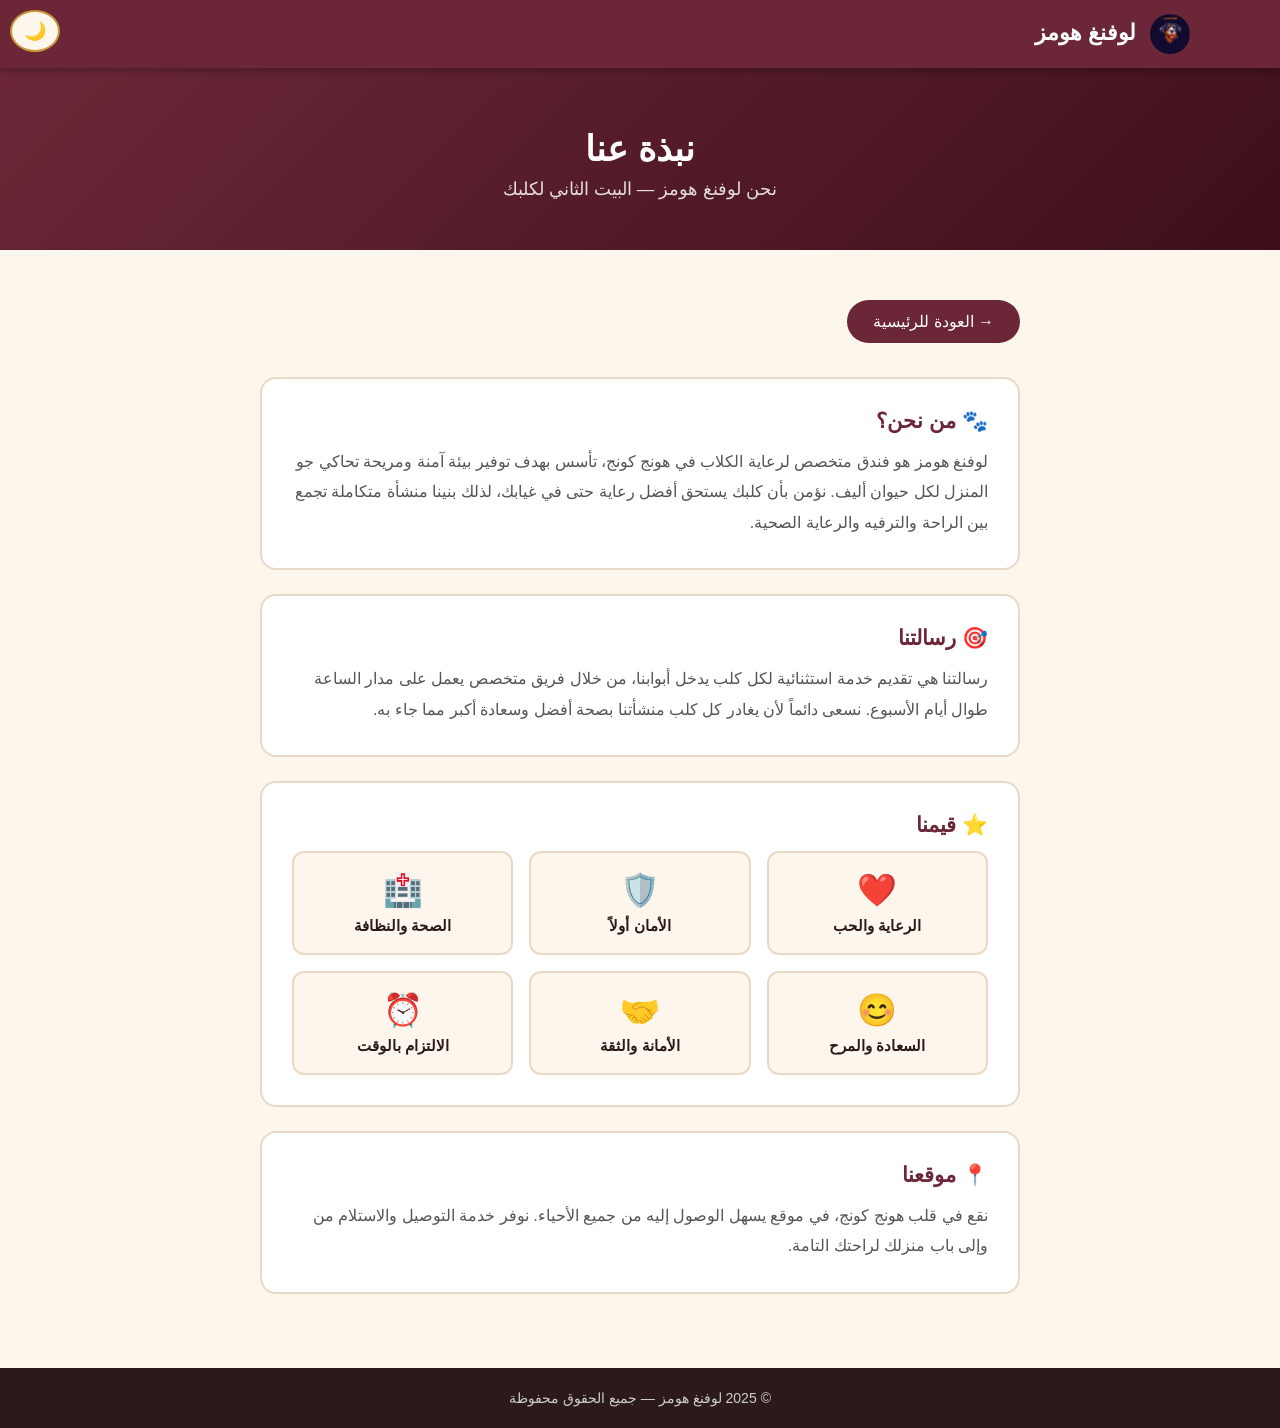
==== about.html @ 735905e5 "Add files via upload" ====
<!DOCTYPE html>
<html lang="ar" dir="rtl">
<head>
    <meta charset="UTF-8">
    <meta name="viewport" content="width=device-width, initial-scale=1.0">
    <title>لوفنغ هومز - نبذة عنا</title>
    <link rel="stylesheet" href="style.css">
</head>
<body>

    <header>
        <div class="header-container" style="justify-content:space-between;">
            <!-- زر الدارك مود -->
            <button id="dark-mode-toggle" class="dark-mode-btn" title="تبديل الوضع المظلم">🌙</button>
            <div class="logo" style="white-space:nowrap;">
                <img src="[data-uri]" alt="لوفنغ هومز"
                     style="height:40px;width:40px;object-fit:cover;border-radius:50%;margin-left:8px;vertical-align:middle;">
                لوفنغ هومز
            </div>
        </div>
    </header>

    <div class="about-hero">
        <h1>نبذة عنا</h1>
        <p>نحن لوفنغ هومز — البيت الثاني لكلبك</p>
    </div>

    <div class="about-body">
        <a href="index.html" class="back-btn">→ العودة للرئيسية</a>

        <div class="about-card">
            <h2>🐾 من نحن؟</h2>
            <p>
                لوفنغ هومز هو فندق متخصص لرعاية الكلاب في هونج كونج، تأسس بهدف توفير بيئة آمنة ومريحة
                تحاكي جو المنزل لكل حيوان أليف. نؤمن بأن كلبك يستحق أفضل رعاية حتى في غيابك،
                لذلك بنينا منشأة متكاملة تجمع بين الراحة والترفيه والرعاية الصحية.
            </p>
        </div>

        <div class="about-card">
            <h2>🎯 رسالتنا</h2>
            <p>
                رسالتنا هي تقديم خدمة استثنائية لكل كلب يدخل أبوابنا، من خلال فريق متخصص يعمل
                على مدار الساعة طوال أيام الأسبوع. نسعى دائماً لأن يغادر كل كلب منشأتنا
                بصحة أفضل وسعادة أكبر مما جاء به.
            </p>
        </div>

        <div class="about-card">
            <h2>⭐ قيمنا</h2>
            <div class="values-grid">
                <div class="value-item"><span>❤️</span> الرعاية والحب</div>
                <div class="value-item"><span>🛡️</span> الأمان أولاً</div>
                <div class="value-item"><span>🏥</span> الصحة والنظافة</div>
                <div class="value-item"><span>😊</span> السعادة والمرح</div>
                <div class="value-item"><span>🤝</span> الأمانة والثقة</div>
                <div class="value-item"><span>⏰</span> الالتزام بالوقت</div>
            </div>
        </div>

        <div class="about-card">
            <h2>📍 موقعنا</h2>
            <p>
                نقع في قلب هونج كونج، في موقع يسهل الوصول إليه من جميع الأحياء.
                نوفر خدمة التوصيل والاستلام من وإلى باب منزلك لراحتك التامة.
            </p>
        </div>
    </div>

    <footer>
        <p>© 2025 لوفنغ هومز — جميع الحقوق محفوظة</p>
    </footer>

    <script>
        const toggle = document.getElementById('dark-mode-toggle');
        const theme = localStorage.getItem('theme') || 'light';
        document.body.classList.toggle('dark', theme === 'dark');
        toggle.textContent = theme === 'dark' ? '☀️' : '🌙';

        toggle.addEventListener('click', () => {
            const isDark = document.body.classList.toggle('dark');
            localStorage.setItem('theme', isDark ? 'dark' : 'light');
            toggle.textContent = isDark ? '☀️' : '🌙';
        });
    </script>

</body>
</html>
---- style.css ----
/* ==============================
   LOVING HOMES - style.css
   ============================== */

* { margin: 0; padding: 0; box-sizing: border-box; }

:root {
    --maroon: #6B2737;
    --cream:  #FDF6EC;
    --gold:   #C9973A;
    --dark:   #2C1A1A;
}

.dark-mode-btn {
    background: var(--cream);
    border: 2px solid var(--gold);
    color: var(--maroon);
    padding: 8px 12px;
    border-radius: 50%;
    cursor: pointer;
    font-size: 18px;
    transition: all 0.3s;
    position: absolute;
    top: 10px;
    left: 10px;
    z-index: 1000;
}

.dark-mode-btn:hover {
    background: var(--gold);
    color: var(--maroon);
}

body.dark {
    --maroon: #8B3A4A;
    --cream:  #1A1A1A;
    --gold:   #D4AF37;
    --dark:   #F5F5F5;
}

body {
    font-family: 'Segoe UI', Tahoma, Arial, sans-serif;
    background: var(--cream);
    color: var(--dark);
    direction: rtl;
}

/* ---- HEADER ---- */
header {
    background: var(--maroon);
    padding: 14px 30px;
    position: sticky;
    top: 0;
    z-index: 100;
    box-shadow: 0 2px 8px rgba(0,0,0,0.3);
}
.header-container {
    max-width: 1100px;
    margin: auto;
    display: flex;
    align-items: center;
    justify-content: space-between;
}
.logo { color: #fff; font-size: 1.4rem; font-weight: bold; }
nav ul { list-style: none; display: flex; gap: 28px; }
nav a {
    color: #f0d9b5;
    text-decoration: none;
    font-size: 0.95rem;
    transition: color .2s;
}
nav a:hover, nav a.active { color: #fff; border-bottom: 2px solid var(--gold); padding-bottom: 2px; }

/* ---- HERO ---- */
.hero {
    background: linear-gradient(135deg, var(--maroon) 0%, #3d0f1a 100%);
    color: #fff;
    text-align: center;
    padding: 110px 20px 90px;
}
.hero h1 { font-size: 2.6rem; margin-bottom: 16px; }
.hero p  { font-size: 1.2rem; opacity: 0.85; margin-bottom: 30px; }

.main-btn {
    background: var(--gold);
    color: #fff;
    padding: 14px 36px;
    border-radius: 30px;
    text-decoration: none;
    font-size: 1rem;
    font-weight: bold;
    display: inline-block;
    transition: transform .2s, box-shadow .2s;
}
.main-btn:hover { transform: translateY(-2px); box-shadow: 0 6px 18px rgba(0,0,0,0.25); }

/* ---- CONTAINER & SECTION TITLE ---- */
.container { max-width: 1100px; margin: auto; padding: 60px 20px; }
.section-title {
    text-align: center;
    font-size: 2rem;
    color: var(--maroon);
    margin-bottom: 40px;
}
.section-title::after {
    content: '';
    display: block;
    width: 60px; height: 4px;
    background: var(--gold);
    margin: 10px auto 0;
    border-radius: 2px;
}

/* ---- FACILITIES GRID ---- */
.facilities-grid {
    display: grid;
    grid-template-columns: repeat(auto-fill, minmax(220px, 1fr));
    gap: 22px;
}
.facility-card {
    background: #fff;
    border: 2px solid #e8d9c6;
    border-radius: 14px;
    padding: 30px 20px;
    text-align: center;
    cursor: pointer;
    font-size: 1rem;
    font-weight: 600;
    color: var(--dark);
    text-decoration: none;
    display: block;
    transition: transform .2s, box-shadow .2s, border-color .2s;
}
.facility-card:hover {
    transform: translateY(-5px);
    box-shadow: 0 10px 28px rgba(107,39,55,0.15);
    border-color: var(--gold);
    color: var(--maroon);
}
.facility-card .card-icon { font-size: 2.2rem; margin-bottom: 12px; display: block; }

/* ---- PACKAGES ---- */
.packages-flex { display: flex; gap: 28px; justify-content: center; flex-wrap: wrap; }
.package-box {
    background: #fff;
    border: 2px solid #e8d9c6;
    border-radius: 18px;
    padding: 36px 32px;
    text-align: center;
    width: 280px;
    transition: transform .2s, box-shadow .2s;
}
.package-box:hover { transform: translateY(-4px); box-shadow: 0 10px 28px rgba(0,0,0,0.1); }
.package-box.premium { border-color: var(--gold); background: linear-gradient(135deg,#fff9f0,#fff); }
.package-box h3  { color: var(--maroon); font-size: 1.3rem; margin-bottom: 12px; }
.package-box p   { color: #666; font-size: 0.95rem; margin-bottom: 20px; line-height: 1.6; }
.price { font-size: 2rem; font-weight: bold; color: var(--gold); display: block; margin-bottom: 20px; }
.buy-btn {
    background: var(--maroon);
    color: #fff;
    border: none;
    padding: 12px 28px;
    border-radius: 25px;
    cursor: pointer;
    font-size: 0.95rem;
    font-family: inherit;
    transition: background .2s;
}
.buy-btn:hover { background: #8a3347; }

/* ---- CONTACT ---- */
.contact-section { background: #f5ece0; padding: 60px 20px; }
.contact-section h2 { text-align: center; font-size: 2rem; color: var(--maroon); margin-bottom: 36px; }
.contact-section h2::after {
    content: '';
    display: block;
    width: 60px; height: 4px;
    background: var(--gold);
    margin: 10px auto 0;
    border-radius: 2px;
}
#contact-form { max-width: 560px; margin: auto; display: flex; flex-direction: column; gap: 16px; }
#contact-form input,
#contact-form textarea {
    padding: 14px 18px;
    border: 2px solid #ddd;
    border-radius: 10px;
    font-size: 1rem;
    font-family: inherit;
    direction: rtl;
    background: #fff;
    transition: border-color .2s;
}
#contact-form input:focus,
#contact-form textarea:focus { outline: none; border-color: var(--maroon); }
.send-btn {
    background: var(--maroon);
    color: #fff;
    border: none;
    padding: 15px;
    border-radius: 30px;
    font-size: 1.05rem;
    font-weight: bold;
    cursor: pointer;
    font-family: inherit;
    transition: background .2s, transform .2s;
}
.send-btn:hover { background: #8a3347; transform: translateY(-1px); }

/* ---- SUCCESS MODAL ---- */
.modal-overlay {
    display: none;
    position: fixed;
    inset: 0;
    background: rgba(0,0,0,0.55);
    z-index: 999;
    justify-content: center;
    align-items: center;
}
.modal-overlay.show { display: flex; }
.modal-box {
    background: #fff;
    border-radius: 20px;
    padding: 50px 40px;
    text-align: center;
    max-width: 420px;
    width: 90%;
    box-shadow: 0 20px 60px rgba(0,0,0,0.3);
    animation: popIn .35s cubic-bezier(.175,.885,.32,1.275);
}
@keyframes popIn {
    from { transform: scale(0.7); opacity: 0; }
    to   { transform: scale(1);   opacity: 1; }
}
.modal-icon { font-size: 3.5rem; margin-bottom: 16px; }
.modal-box h2 { color: var(--maroon); font-size: 1.5rem; margin-bottom: 12px; }
.modal-box p  { color: #555; font-size: 1.05rem; line-height: 1.7; }
.modal-close {
    margin-top: 28px;
    background: var(--maroon);
    color: #fff;
    border: none;
    padding: 12px 32px;
    border-radius: 25px;
    cursor: pointer;
    font-size: 1rem;
    font-family: inherit;
    transition: background .2s;
}
.modal-close:hover { background: #8a3347; }

/* ---- FACILITY DETAIL ---- */
.facility-detail-hero {
    background: linear-gradient(135deg, var(--maroon), #3d0f1a);
    color: #fff;
    padding: 60px 20px 50px;
    text-align: center;
}
.facility-detail-hero h1 { font-size: 2.2rem; margin-bottom: 10px; }
.facility-detail-hero p  { font-size: 1.1rem; opacity: 0.8; }
.detail-icon { font-size: 4rem; margin-bottom: 16px; display: block; }
.detail-body { max-width: 760px; margin: auto; padding: 50px 20px; }
.detail-desc {
    background: #fff;
    border-radius: 14px;
    padding: 28px 30px;
    font-size: 1.05rem;
    line-height: 1.8;
    color: #444;
    margin-bottom: 36px;
    border: 2px solid #e8d9c6;
}
.features-title { font-size: 1.3rem; color: var(--maroon); margin-bottom: 18px; font-weight: bold; }
.features-list { list-style: none; display: grid; grid-template-columns: 1fr 1fr; gap: 14px; }
.features-list li {
    background: #fff;
    border: 2px solid #e8d9c6;
    border-radius: 12px;
    padding: 14px 18px;
    display: flex;
    align-items: center;
    gap: 10px;
    font-size: 0.98rem;
}
.back-btn {
    display: inline-flex;
    align-items: center;
    gap: 8px;
    background: var(--maroon);
    color: #fff;
    border: none;
    padding: 12px 26px;
    border-radius: 25px;
    cursor: pointer;
    font-size: 1rem;
    font-family: inherit;
    margin-bottom: 34px;
    text-decoration: none;
    transition: background .2s;
}
.back-btn:hover { background: #8a3347; }

/* ---- FOOTER ---- */
footer {
    background: var(--dark);
    color: #ccc;
    text-align: center;
    padding: 22px;
    font-size: 0.88rem;
}

/* ---- RESPONSIVE ---- */
@media (max-width: 600px) {
    .hero h1 { font-size: 1.8rem; }
    .features-list { grid-template-columns: 1fr; }
    nav ul { gap: 14px; }
}

/* ---- ABOUT PAGE ---- */
.about-hero {
    background: linear-gradient(135deg, var(--maroon), #3d0f1a);
    color: #fff;
    padding: 60px 20px 50px;
    text-align: center;
}
.about-hero h1 { font-size: 2.2rem; margin-bottom: 10px; }
.about-hero p  { font-size: 1.1rem; opacity: 0.85; }
.about-body { max-width: 800px; margin: auto; padding: 50px 20px; }
.about-card {
    background: #fff;
    border: 2px solid #e8d9c6;
    border-radius: 16px;
    padding: 30px;
    margin-bottom: 24px;
}
.about-card h2 {
    color: var(--maroon);
    font-size: 1.3rem;
    margin-bottom: 14px;
    display: flex;
    align-items: center;
    gap: 10px;
}
.about-card p { color: #555; line-height: 1.9; font-size: 1rem; }
.values-grid {
    display: grid;
    grid-template-columns: repeat(auto-fill, minmax(180px, 1fr));
    gap: 16px;
    margin-top: 10px;
}
.value-item {
    background: var(--cream);
    border: 2px solid #e8d9c6;
    border-radius: 12px;
    padding: 18px;
    text-align: center;
    font-size: 0.95rem;
    color: var(--dark);
    font-weight: 600;
}
.value-item span { font-size: 2rem; display: block; margin-bottom: 8px; }

/* ---- FACILITIES PAGE ---- */
.facilities-grid {
    display: grid;
    grid-template-columns: repeat(auto-fill, minmax(260px, 1fr));
    gap: 24px;
}
.facility-card {
    background: #fff;
    border: 2px solid #e8d9c6;
    border-radius: 16px;
    overflow: hidden;
    text-decoration: none;
    color: var(--dark);
    display: block;
    padding: 0;
    transition: transform .2s, box-shadow .2s, border-color .2s;
}
.facility-card:hover {
    transform: translateY(-6px);
    box-shadow: 0 12px 32px rgba(107,39,55,0.18);
    border-color: var(--gold);
}
.facility-card img {
    width: 100%;
    height: 190px;
    object-fit: cover;
    display: block;
}
.facility-card-body {
    padding: 16px 18px 20px;
    display: flex;
    align-items: center;
    gap: 10px;
}
.facility-card-body span { font-size: 1.5rem; }
.facility-card-body strong { font-size: 1rem; color: var(--dark); }

/* ---- FACILITY DETAIL PAGE ---- */
.detail-img {
    width: 100%;
    height: 320px;
    object-fit: cover;
    border-radius: 16px;
    margin-bottom: 28px;
    border: 3px solid #e8d9c6;
}

/* ---- PACKAGES PAGE ---- */
.packages-grid {
    display: grid;
    grid-template-columns: repeat(auto-fill, minmax(280px, 1fr));
    gap: 28px;
}
.package-badge {
    display: inline-block;
    background: var(--gold);
    color: #fff;
    font-size: 0.75rem;
    padding: 3px 12px;
    border-radius: 20px;
    margin-bottom: 16px;
    font-weight: bold;
}
.package-box.featured { border-color: var(--maroon); background: linear-gradient(135deg,#fdf0f3,#fff); }
.package-box ul {
    list-style: none;
    margin: 16px 0 24px;
    padding: 0;
    text-align: right;
}
.package-box ul li {
    padding: 6px 0;
    font-size: 0.92rem;
    color: #555;
    border-bottom: 1px solid #f0e6d8;
    display: flex;
    align-items: flex-start;
    gap: 8px;
}
.package-box ul li::before { content: "–"; color: var(--gold); font-weight: bold; flex-shrink: 0; }
.package-note {
    background: #f5ece0;
    border-radius: 12px;
    padding: 18px 22px;
    font-size: 0.95rem;
    color: #555;
    line-height: 1.8;
    margin-top: 36px;
    border-right: 4px solid var(--gold);
}
.package-note strong { color: var(--maroon); }

/* ---- HEADER NAV BUTTONS (index) ---- */
.header-nav-btns {
    position: absolute;
    left: 50%;
    transform: translateX(-50%);
    display: flex;
    gap: 12px;
    flex-wrap: wrap;
    justify-content: center;
}
header { position: relative; }
.header-nav-btn {
    background: rgba(255,255,255,0.12);
    color: #fff;
    border: 1.5px solid rgba(255,255,255,0.4);
    padding: 8px 20px;
    border-radius: 25px;
    text-decoration: none;
    font-size: 0.9rem;
    font-weight: bold;
    transition: background .25s, border-color .25s, transform .2s;
    white-space: nowrap;
}
.header-nav-btn:hover {
    background: var(--gold);
    border-color: var(--gold);
    transform: translateY(-2px);
}

/* ---- HERO LOGO ---- */
.hero-logo {
    width: 180px;
    height: 180px;
    object-fit: cover;
    border-radius: 50%;
    border: 4px solid var(--gold);
    margin-bottom: 14px;
}
.hero-title { font-size: 2.6rem; margin-bottom: 16px; }
.hero-sub   { font-size: 1.1rem; line-height: 1.8; max-width: 600px; margin: 0 auto 30px; opacity: 0.9; }
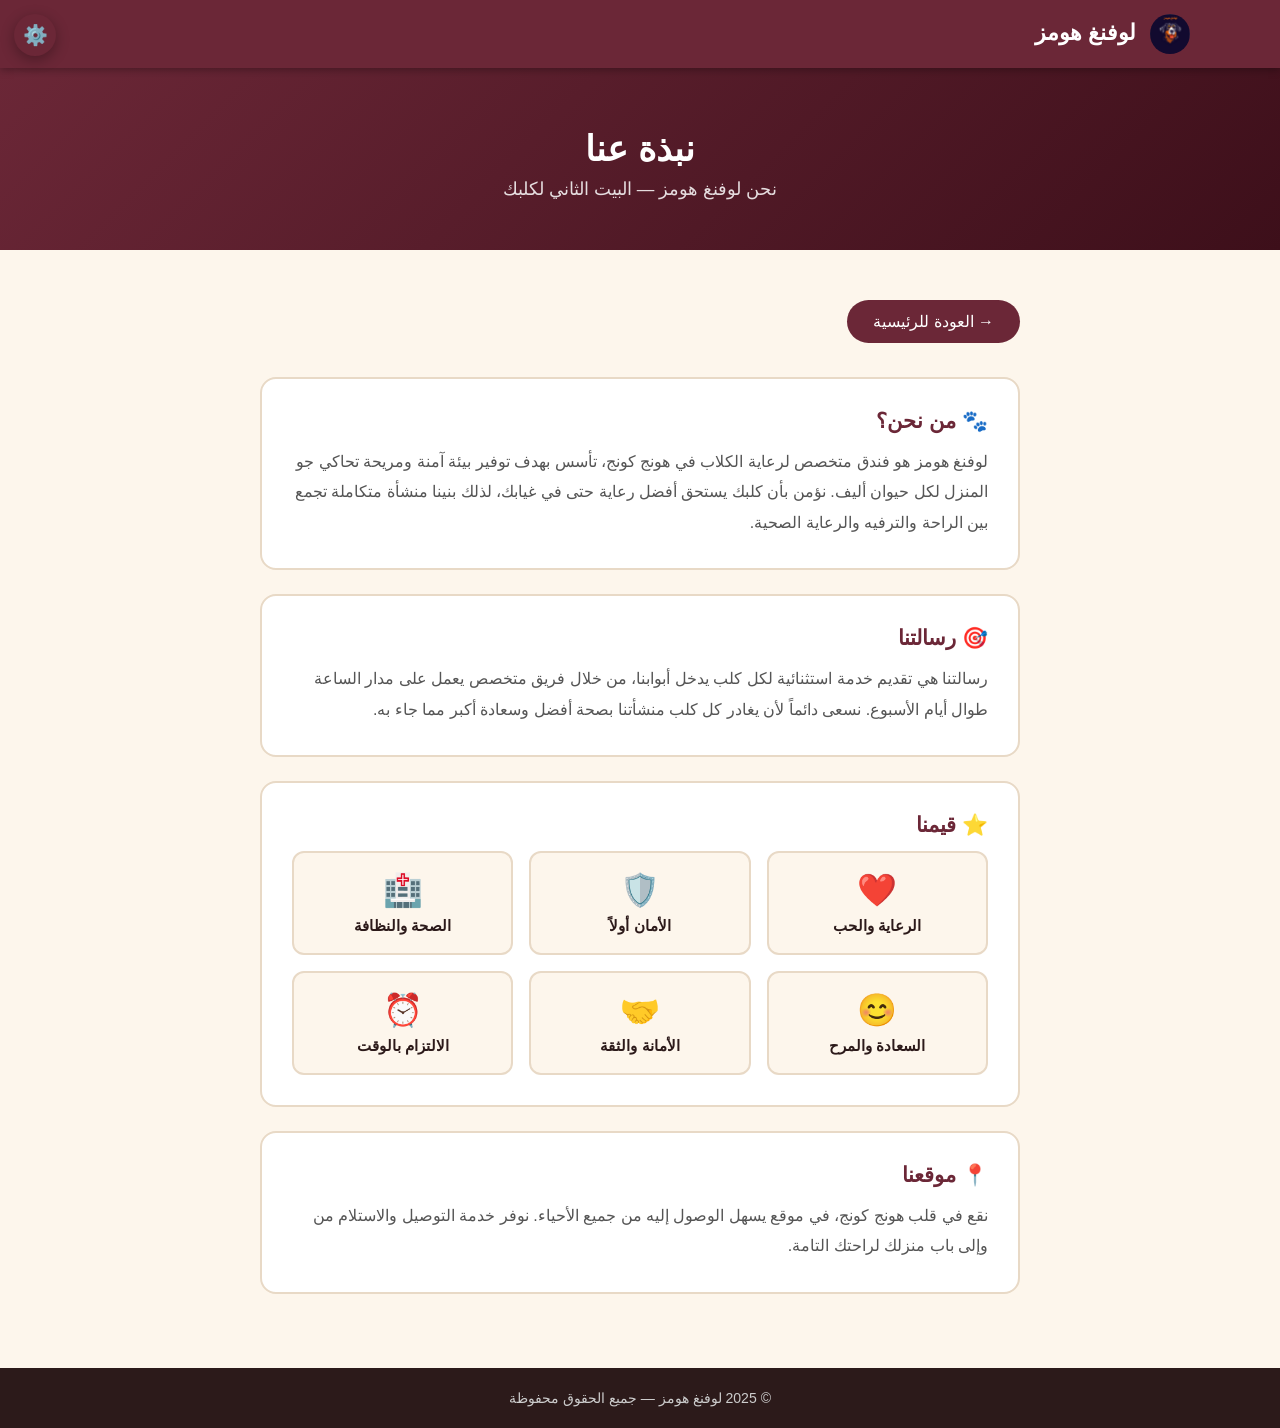
==== commit 06bb2bd3: "Add files via upload" ====
--- a/about.html
+++ b/about.html
@@ -8,10 +8,32 @@
 </head>
 <body>
 
+    <!-- ⚙️ Settings Panel -->
+    <button class="settings-toggle" id="settings-toggle" title="الإعدادات">⚙️</button>
+    <div class="settings-panel" id="settings-panel">
+        <div class="settings-label">الإعدادات</div>
+
+        <!-- Dark Mode -->
+        <div class="settings-row">
+            <label class="toggle-switch">
+                <input type="checkbox" id="dark-toggle">
+                <span class="toggle-track"></span>
+            </label>
+            <span>🌙 الوضع المظلم</span>
+        </div>
+
+        <!-- Font Size -->
+        <div class="settings-label">حجم الخط</div>
+        <div class="settings-row font-ctrl">
+            <button class="font-ctrl-btn" id="font-decrease">−</button>
+            <span class="font-size-indicator" id="font-indicator">100%</span>
+            <button class="font-ctrl-btn" id="font-increase">+</button>
+        </div>
+    </div>
+
+
     <header>
         <div class="header-container" style="justify-content:space-between;">
-            <!-- زر الدارك مود -->
-            <button id="dark-mode-toggle" class="dark-mode-btn" title="تبديل الوضع المظلم">🌙</button>
             <div class="logo" style="white-space:nowrap;">
                 <img src="[data-uri]" alt="لوفنغ هومز"
                      style="height:40px;width:40px;object-fit:cover;border-radius:50%;margin-left:8px;vertical-align:middle;">
@@ -69,19 +91,52 @@
 
     <footer>
         <p>© 2025 لوفنغ هومز — جميع الحقوق محفوظة</p>
-    </footer>
+    </footer>    <script>
+        // ---- Settings Panel ----
+        const settingsToggle = document.getElementById('settings-toggle');
+        const settingsPanel  = document.getElementById('settings-panel');
+        settingsToggle.addEventListener('click', () => {
+            settingsToggle.classList.toggle('open');
+            settingsPanel.classList.toggle('open');
+        });
+        document.addEventListener('click', (e) => {
+            if (!settingsToggle.contains(e.target) && !settingsPanel.contains(e.target)) {
+                settingsToggle.classList.remove('open');
+                settingsPanel.classList.remove('open');
+            }
+        });
 
-    <script>
-        const toggle = document.getElementById('dark-mode-toggle');
-        const theme = localStorage.getItem('theme') || 'light';
-        document.body.classList.toggle('dark', theme === 'dark');
-        toggle.textContent = theme === 'dark' ? '☀️' : '🌙';
+        // ---- Dark Mode ----
+        const darkToggle = document.getElementById('dark-toggle');
+        const savedTheme = localStorage.getItem('theme') || 'light';
+        if (savedTheme === 'dark') {
+            document.body.classList.add('dark');
+            darkToggle.checked = true;
+        }
+        darkToggle.addEventListener('change', () => {
+            document.body.classList.toggle('dark', darkToggle.checked);
+            localStorage.setItem('theme', darkToggle.checked ? 'dark' : 'light');
+        });
 
-        toggle.addEventListener('click', () => {
-            const isDark = document.body.classList.toggle('dark');
-            localStorage.setItem('theme', isDark ? 'dark' : 'light');
-            toggle.textContent = isDark ? '☀️' : '🌙';
-        });
+        // ---- Font Size (continuous: 70% - 160%) ----
+        const MIN_FONT = 10, MAX_FONT = 24, STEP = 1;
+        let currentFont = parseInt(localStorage.getItem('fontSize') || '16');
+        const indicator = document.getElementById('font-indicator');
+        const btnInc    = document.getElementById('font-increase');
+        const btnDec    = document.getElementById('font-decrease');
+
+        function applyFont() {
+            document.documentElement.style.fontSize = currentFont + 'px';
+            const pct = Math.round((currentFont / 16) * 100);
+            indicator.textContent = pct + '%';
+            btnInc.disabled = currentFont >= MAX_FONT;
+            btnDec.disabled = currentFont <= MIN_FONT;
+            localStorage.setItem('fontSize', currentFont);
+        }
+        applyFont();
+
+        btnInc.addEventListener('click', () => { if (currentFont < MAX_FONT) { currentFont += STEP; applyFont(); } });
+        btnDec.addEventListener('click', () => { if (currentFont > MIN_FONT) { currentFont -= STEP; applyFont(); } });
     </script>
 
 </body>
--- a/style.css
+++ b/style.css
@@ -11,32 +11,152 @@
     --dark:   #2C1A1A;
 }
 
-.dark-mode-btn {
+/* ---- SETTINGS PANEL ---- */
+.settings-toggle {
+    position: fixed;
+    left: 14px;
+    top: 14px;
+    z-index: 2000;
+    background: var(--maroon);
+    border: none;
+    color: #fff;
+    width: 42px;
+    height: 42px;
+    border-radius: 50%;
+    cursor: pointer;
+    font-size: 20px;
+    display: flex;
+    align-items: center;
+    justify-content: center;
+    box-shadow: 0 4px 14px rgba(0,0,0,0.3);
+    transition: background 0.2s, transform 0.3s;
+}
+.settings-toggle:hover { background: var(--gold); }
+.settings-toggle.open { transform: rotate(60deg); }
+
+.settings-panel {
+    position: fixed;
+    left: 14px;
+    top: 66px;
+    transform: scaleY(0);
+    transform-origin: top center;
+    z-index: 1999;
     background: var(--cream);
     border: 2px solid var(--gold);
+    border-radius: 16px;
+    padding: 18px 16px;
+    display: flex;
+    flex-direction: column;
+    gap: 14px;
+    min-width: 170px;
+    box-shadow: 0 8px 28px rgba(0,0,0,0.18);
+    opacity: 0;
+    pointer-events: none;
+    transition: transform 0.25s cubic-bezier(.34,1.56,.64,1), opacity 0.2s;
+}
+.settings-panel.open {
+    transform: scaleY(1);
+    opacity: 1;
+    pointer-events: all;
+}
+.settings-label {
+    font-size: 0.78rem;
+    font-weight: bold;
     color: var(--maroon);
-    padding: 8px 12px;
+    text-transform: uppercase;
+    letter-spacing: 0.05em;
+    opacity: 0.7;
+}
+.settings-row {
+    display: flex;
+    align-items: center;
+    gap: 10px;
+}
+
+/* Dark mode toggle switch */
+.toggle-switch {
+    position: relative;
+    width: 44px;
+    height: 24px;
+    flex-shrink: 0;
+}
+.toggle-switch input { display: none; }
+.toggle-track {
+    position: absolute;
+    inset: 0;
+    background: #ccc;
+    border-radius: 24px;
+    cursor: pointer;
+    transition: background 0.25s;
+}
+.toggle-track::after {
+    content: '';
+    position: absolute;
+    width: 18px;
+    height: 18px;
+    left: 3px;
+    top: 3px;
+    background: #fff;
     border-radius: 50%;
+    transition: transform 0.25s;
+}
+.toggle-switch input:checked + .toggle-track { background: var(--maroon); }
+.toggle-switch input:checked + .toggle-track::after { transform: translateX(20px); }
+
+.settings-row span { font-size: 0.92rem; color: var(--dark); }
+
+/* Font size control */
+.font-ctrl {
+    display: flex;
+    align-items: center;
+    gap: 8px;
+}
+.font-ctrl-btn {
+    background: var(--maroon);
+    color: #fff;
+    border: none;
+    width: 30px;
+    height: 30px;
+    border-radius: 50%;
     cursor: pointer;
     font-size: 18px;
-    transition: all 0.3s;
-    position: absolute;
-    top: 10px;
-    left: 10px;
-    z-index: 1000;
-}
-
-.dark-mode-btn:hover {
-    background: var(--gold);
-    color: var(--maroon);
+    font-weight: bold;
+    display: flex;
+    align-items: center;
+    justify-content: center;
+    transition: background 0.2s;
+    line-height: 1;
+    flex-shrink: 0;
+}
+.font-ctrl-btn:hover { background: var(--gold); }
+.font-ctrl-btn:disabled { background: #ccc; cursor: not-allowed; }
+.font-size-indicator {
+    font-size: 0.85rem;
+    color: var(--dark);
+    min-width: 38px;
+    text-align: center;
+    font-weight: bold;
 }
 
 body.dark {
-    --maroon: #8B3A4A;
-    --cream:  #1A1A1A;
-    --gold:   #D4AF37;
-    --dark:   #F5F5F5;
-}
+    --maroon: #C4566A;
+    --cream:  #0A0A0A;
+    --gold:   #E0BC4A;
+    --dark:   #EAEAEA;
+}
+
+body.dark header         { background: #111; }
+body.dark .facility-card,
+body.dark .package-box,
+body.dark .about-card,
+body.dark .detail-desc,
+body.dark .features-list li { background: #161616; border-color: #2a2a2a; }
+body.dark .contact-section  { background: #0d0d0d; }
+body.dark #contact-form input,
+body.dark #contact-form textarea { background: #161616; border-color: #333; color: #eee; }
+body.dark footer            { background: #000; }
+body.dark .package-note     { background: #111; border-color: var(--gold); }
+body.dark .package-box ul li { border-color: #2a2a2a; }
 
 body {
     font-family: 'Segoe UI', Tahoma, Arial, sans-serif;
